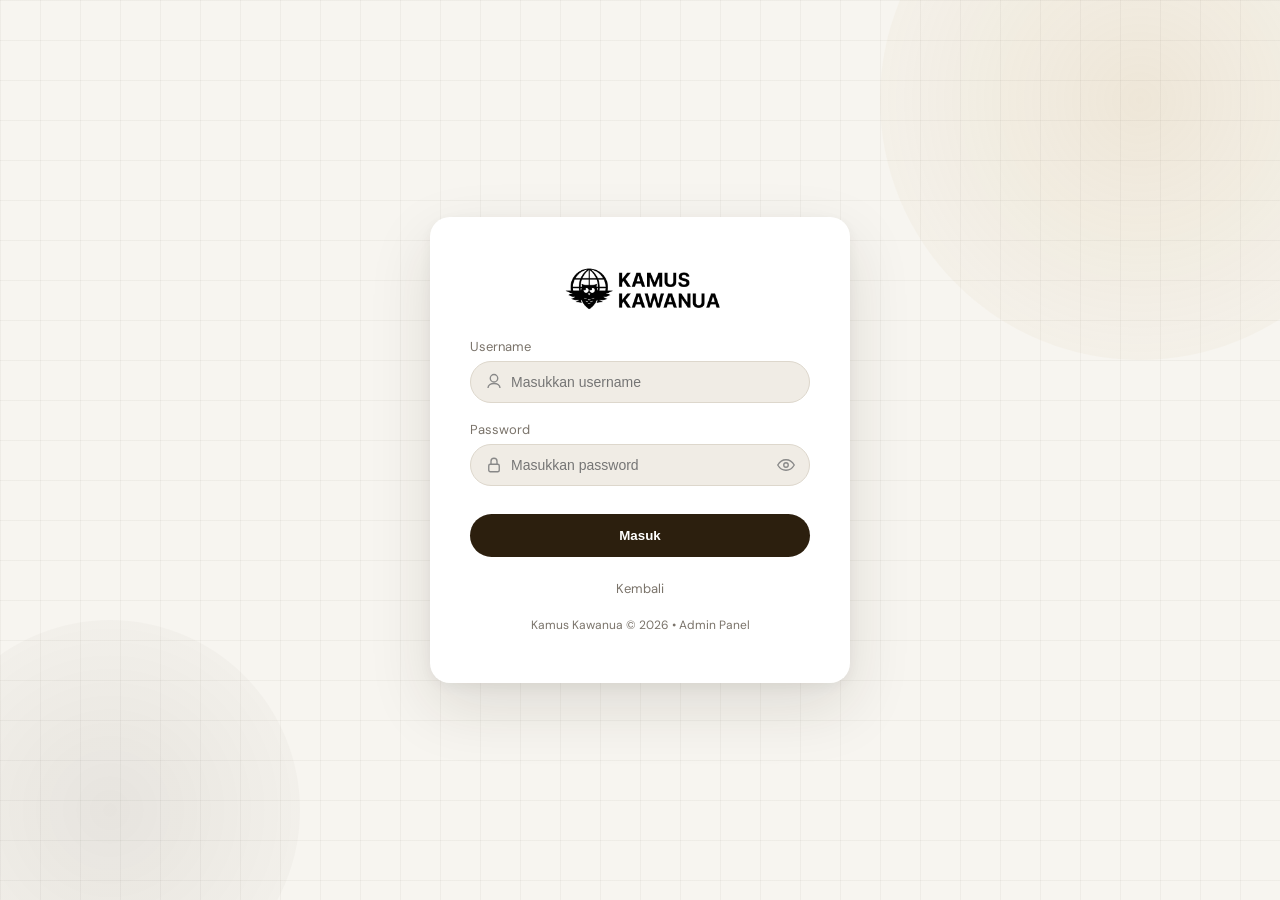
==== frontend/login/login.html @ fa034a01 "Initial commit - Kamus Kawanua fullstack (search + login + UI fix)" ====
<!DOCTYPE html>
<html lang="id">
<head>
  <meta charset="UTF-8">
  <title>Login</title>
  <link rel="stylesheet" href="style.css">
</head>
<body>

<div class="login-wrapper">

  <div class="bg-circle bg-circle--1"></div>
  <div class="bg-circle bg-circle--2"></div>
  <div class="bg-grid"></div>

  <div class="login-card">

    <!-- LOGO -->
    <div class="brand">
      <div class="brand__logo">
        <img src="../assets/images/logo.png" alt="logo">
      </div>
    </div>

    <form class="login-form" id="loginForm">

      <!-- USERNAME -->
      <div class="field">
        <label class="field__label">Username</label>
        <div class="field__input-wrap">

          <span class="field__icon">
            <svg viewBox="0 0 24 24" fill="none">
              <path d="M12 12c2.7 0 5-2.3 5-5s-2.3-5-5-5-5 2.3-5 5 2.3 5 5 5z" stroke="#888"/>
              <path d="M4 20c0-4 4-6 8-6s8 2 8 6" stroke="#888"/>
            </svg>
          </span>

          <input type="text" id="username" class="field__input" placeholder="Masukkan username">

        </div>
      </div>

      <!-- PASSWORD -->
      <div class="field">
        <label class="field__label">Password</label>
        <div class="field__input-wrap">

          <span class="field__icon">
            <svg viewBox="0 0 24 24" fill="none">
              <rect x="5" y="11" width="14" height="10" rx="2" stroke="#888"/>
              <path d="M8 11V7a4 4 0 018 0v4" stroke="#888"/>
            </svg>
          </span>

          <input type="password" id="password" class="field__input" placeholder="Masukkan password">

          <span class="field__toggle" onclick="togglePassword()">
            <svg id="eyeIcon" viewBox="0 0 24 24" fill="none">
              <path d="M1 12s4-7 11-7 11 7 11 7-4 7-11 7S1 12 1 12z" stroke="#888"/>
              <circle cx="12" cy="12" r="3" stroke="#888"/>
            </svg>
          </span>

        </div>
      </div>

      <!-- BUTTON LOGIN -->
      <button type="submit" class="btn-masuk">
        <span class="btn-masuk__text">Masuk</span>
      </button>

      <!-- MESSAGE -->
      <div id="loginMsg" class="login-msg" style="display:none;"></div>

      <!-- 🔙 BACK BUTTON PINDAH KE BAWAH -->
      <a href="../index.html" class="back-btn">Kembali</a>

    </form>

    <div class="login-footer">
      Kamus Kawanua © 2026 • Admin Panel
    </div>

  </div>

</div>

<script src="login.js"></script>
</body>
</html>
---- frontend/login/style.css ----
/* ============================================
   KAMUS KAWANUA – LOGIN STYLE (FINAL)
   ============================================ */

@import url('https://fonts.googleapis.com/css2?family=Playfair+Display:wght@600;700&family=DM+Sans:wght@300;400;500;600&display=swap');

/* RESET */
*, *::before, *::after {
  box-sizing: border-box;
  margin: 0;
  padding: 0;
}

:root {
  --bg: #f7f5f0;
  --card: #ffffff;
  --ink: #1a1714;
  --ink-muted: #7a736a;
  --accent: #2c1f0e;
  --accent-2: #c8a96e;
  --input-bg: #f0ece5;
  --input-border: #ddd7cc;
  --input-focus: #c8a96e;
  --radius-lg: 20px;
  --radius-md: 12px;
  --radius-full: 999px;
  --shadow-card: 0 24px 64px rgba(44,31,14,0.12), 0 4px 16px rgba(44,31,14,0.06);
  --transition: 0.22s cubic-bezier(.4,0,.2,1);
}

body {
  font-family: 'DM Sans', sans-serif;
  background-color: var(--bg);
  height: 100vh;
  overflow: hidden;
}

/* WRAPPER */
.login-wrapper {
  width: 100%;
  height: 100vh;
  display: flex;
  align-items: center;
  justify-content: center;
  position: relative;
}

/* BACKGROUND */
.bg-circle {
  position: fixed;
  border-radius: 50%;
}

.bg-circle--1 {
  width: 520px;
  height: 520px;
  background: radial-gradient(circle, rgba(200,169,110,0.18), transparent);
  top: -160px;
  right: -120px;
}

.bg-circle--2 {
  width: 380px;
  height: 380px;
  background: radial-gradient(circle, rgba(44,31,14,0.08), transparent);
  bottom: -100px;
  left: -80px;
}

.bg-grid {
  position: fixed;
  inset: 0;
  background-image:
    linear-gradient(rgba(44,31,14,0.04) 1px, transparent 1px),
    linear-gradient(90deg, rgba(44,31,14,0.04) 1px, transparent 1px);
  background-size: 40px 40px;
}

/* CARD */
.login-card {
  background: var(--card);
  border-radius: var(--radius-lg);
  box-shadow: var(--shadow-card);
  padding: 50px 40px;
  width: 100%;
  max-width: 420px;
  z-index: 2;
}

/* BRAND */
.brand {
  display: flex;
  align-items: center;
  justify-content: center;
  gap: 15px;
  margin-bottom: 25px;
}

.brand__logo img {
  width: 170px;
  display: block;
  margin: 0 auto;
}

.brand__name {
  font-family: 'Playfair Display', serif;
  font-size: 26px;
  font-weight: 700;
}

.brand__name--accent {
  color: var(--accent-2);
}

/* DIVIDER */
.divider {
  text-align: center;
  margin-bottom: 25px;
  color: var(--ink-muted);
  font-size: 12px;
}

/* FORM */
.login-form {
  display: flex;
  flex-direction: column;
  gap: 18px;
}

/* FIELD */
.field {
  display: flex;
  flex-direction: column;
  gap: 6px;
}

.field__label {
  font-size: 13px;
  color: var(--ink-muted);
}

.field__input-wrap {
  position: relative;
}

.field__input {
  width: 100%;
  padding: 12px 15px;
  border-radius: var(--radius-full);
  border: 1px solid var(--input-border);
  background: var(--input-bg);
  font-size: 14px;
  outline: none;
}

.field__input:focus {
  border-color: var(--input-focus);
  background: #fff;
}

/* BUTTON */
.btn-masuk {
  margin-top: 10px;
  padding: 14px;
  border: none;
  border-radius: var(--radius-full);
  background: var(--accent);
  color: white;
  font-weight: 600;
  cursor: pointer;
  transition: var(--transition);
}

.btn-masuk:hover {
  background: #3a2a12;
}

/* MESSAGE */
.login-msg {
  margin-top: 10px;
  text-align: center;
  padding: 10px;
  border-radius: var(--radius-md);
  font-size: 13px;
}

.login-msg--error {
  background: #fef2f2;
  color: red;
}

.login-msg--success {
  background: #f0fdf4;
  color: green;
}

/* FOOTER */
.login-footer {
  text-align: center;
  font-size: 12px;
  color: var(--ink-muted);
  margin-top: 20px;
}

.field__input-wrap {
  position: relative;
}

.field__icon {
  position: absolute;
  left: 15px;
  top: 50%;
  transform: translateY(-50%);
}

.field__toggle {
  position: absolute;
  right: 15px;
  top: 50%;
  transform: translateY(-50%);
  cursor: pointer;
}

.field__input {
  padding-left: 40px;
  padding-right: 40px;
}

.back-btn {
  display: block;
  text-align: center;
  margin-top: 5px;
  font-size: 13px;
  text-decoration: none;
  color: #7a736a;
}

.back-btn:hover {
  color: #2c1f0e;
}

.field__icon svg,
.field__toggle svg {
  width: 18px;
  height: 18px;
  display: block;
  stroke-width: 1.8;
}
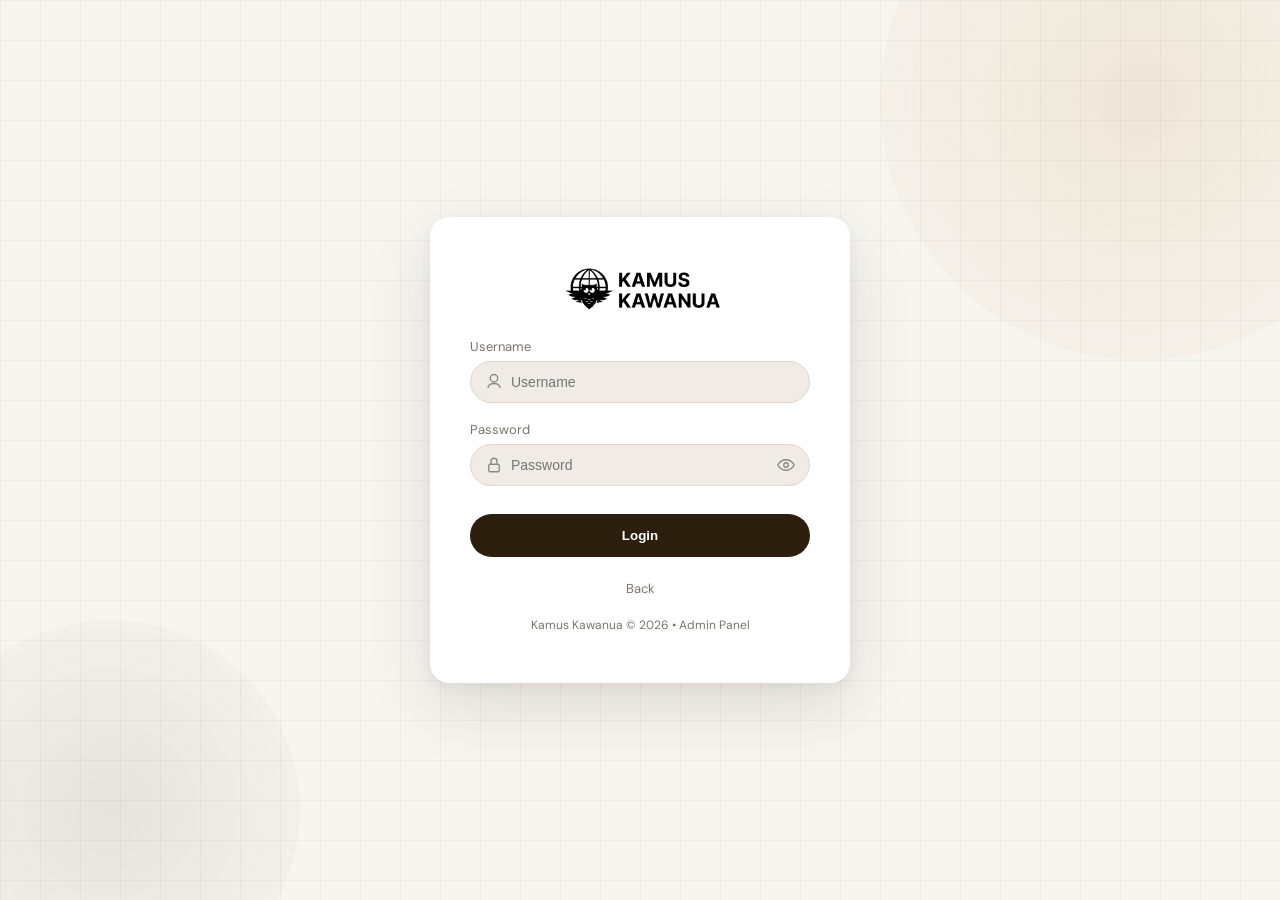
==== commit cd5eabae: "Preprocessing Final mBERT" ====
--- a/frontend/login/login.html
+++ b/frontend/login/login.html
@@ -1,5 +1,5 @@
 <!DOCTYPE html>
-<html lang="id">
+<html lang="en">
 <head>
   <meta charset="UTF-8">
   <title>Login</title>
@@ -36,7 +36,7 @@
             </svg>
           </span>
 
-          <input type="text" id="username" class="field__input" placeholder="Masukkan username">
+          <input type="text" id="username" class="field__input" placeholder="Username">
 
         </div>
       </div>
@@ -53,7 +53,7 @@
             </svg>
           </span>
 
-          <input type="password" id="password" class="field__input" placeholder="Masukkan password">
+          <input type="password" id="password" class="field__input" placeholder="Password">
 
           <span class="field__toggle" onclick="togglePassword()">
             <svg id="eyeIcon" viewBox="0 0 24 24" fill="none">
@@ -67,14 +67,14 @@
 
       <!-- BUTTON LOGIN -->
       <button type="submit" class="btn-masuk">
-        <span class="btn-masuk__text">Masuk</span>
+        <span class="btn-masuk__text">Login</span>
       </button>
 
       <!-- MESSAGE -->
       <div id="loginMsg" class="login-msg" style="display:none;"></div>
 
-      <!-- 🔙 BACK BUTTON PINDAH KE BAWAH -->
-      <a href="../index.html" class="back-btn">Kembali</a>
+      <!-- BACK BUTTON -->
+      <a href="../index.html" class="back-btn">Back</a>
 
     </form>
 
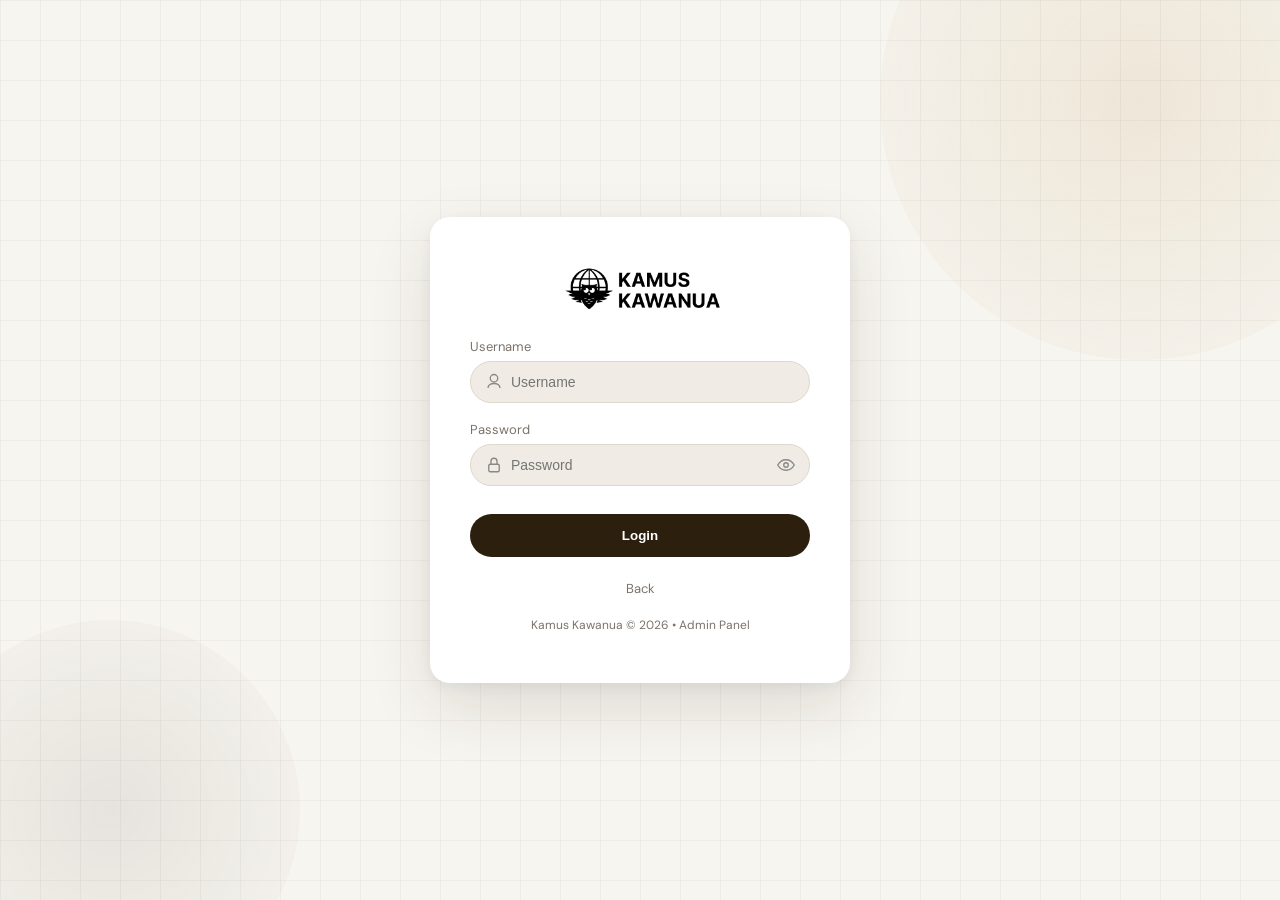
==== commit 8d4ccbfb: "memperbarui interface dengan animasi" ====
--- a/frontend/login/login.html
+++ b/frontend/login/login.html
@@ -3,6 +3,8 @@
 <head>
   <meta charset="UTF-8">
   <title>Login</title>
+  <link rel="icon" type="image/svg+xml" href="../assets/images/logo-only-white.svg">
+  <link rel="stylesheet" href="https://unpkg.com/aos@2.3.4/dist/aos.css">
   <link rel="stylesheet" href="style.css">
 </head>
 <body>
@@ -13,16 +15,16 @@
   <div class="bg-circle bg-circle--2"></div>
   <div class="bg-grid"></div>
 
-  <div class="login-card">
+  <div class="login-card" data-aos="zoom-in" data-aos-delay="40">
 
     <!-- LOGO -->
-    <div class="brand">
+    <div class="brand" data-aos="fade-down" data-aos-delay="110">
       <div class="brand__logo">
         <img src="../assets/images/logo.png" alt="logo">
       </div>
     </div>
 
-    <form class="login-form" id="loginForm">
+    <form class="login-form" id="loginForm" data-aos="fade-up" data-aos-delay="150">
 
       <!-- USERNAME -->
       <div class="field">
@@ -86,6 +88,10 @@
 
 </div>
 
+</body>
+
+<script src="https://unpkg.com/aos@2.3.4/dist/aos.js"></script>
+<script src="https://cdn.jsdelivr.net/npm/gsap@3.12.5/dist/gsap.min.js"></script>
+<script src="../animations.js"></script>
 <script src="login.js"></script>
-</body>
 </html>
